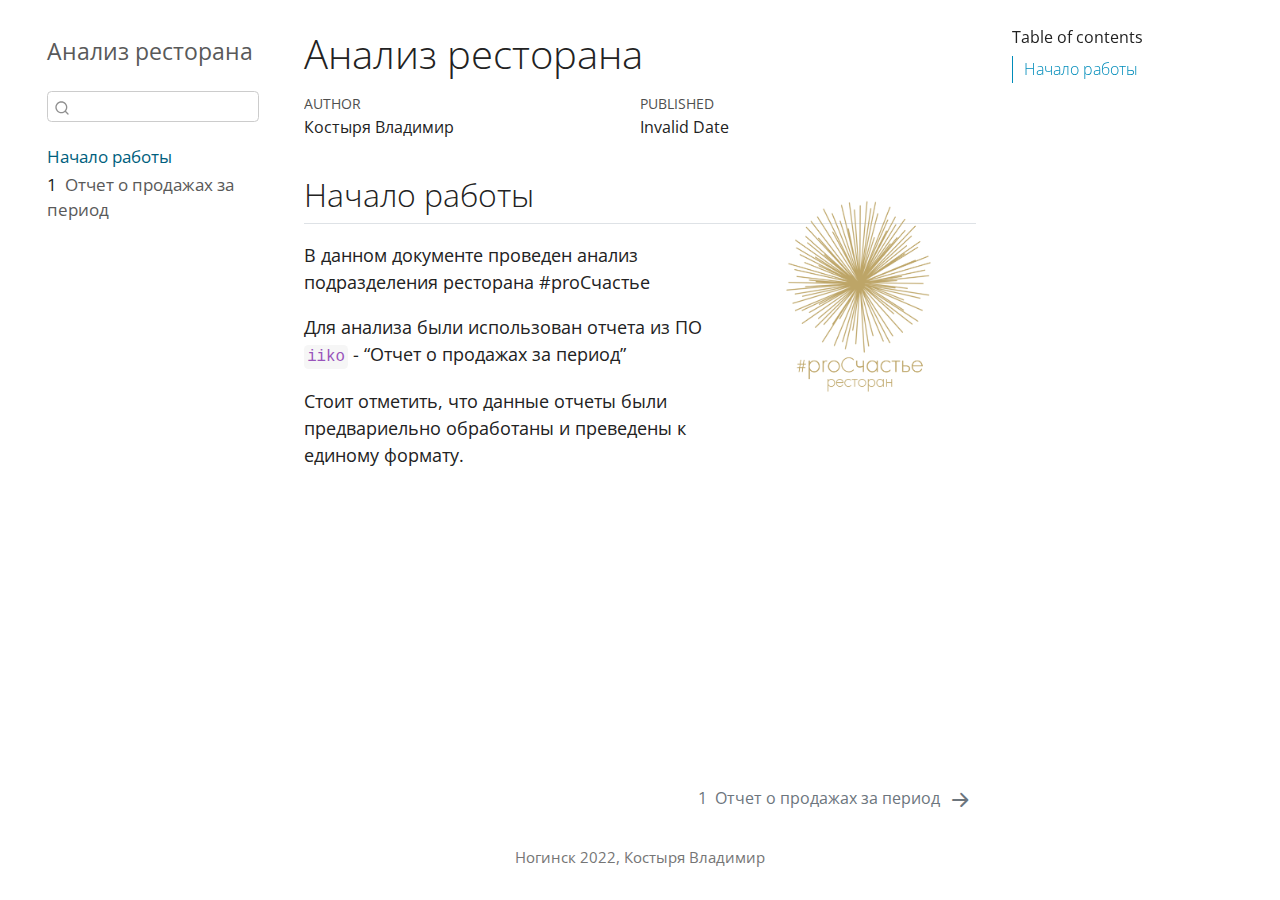
==== docs/index.html @ 7ed4dfcd "25/11/2022" ====
<!DOCTYPE html>
<html xmlns="http://www.w3.org/1999/xhtml" lang="en" xml:lang="en"><head>

<meta charset="utf-8">
<meta name="generator" content="quarto-1.1.179">

<meta name="viewport" content="width=device-width, initial-scale=1.0, user-scalable=yes">

<meta name="author" content="Костыря Владимир">

<title>Анализ ресторана</title>
<style>
code{white-space: pre-wrap;}
span.smallcaps{font-variant: small-caps;}
div.columns{display: flex; gap: min(4vw, 1.5em);}
div.column{flex: auto; overflow-x: auto;}
div.hanging-indent{margin-left: 1.5em; text-indent: -1.5em;}
ul.task-list{list-style: none;}
ul.task-list li input[type="checkbox"] {
  width: 0.8em;
  margin: 0 0.8em 0.2em -1.6em;
  vertical-align: middle;
}
</style>


<script src="site_libs/quarto-nav/quarto-nav.js"></script>
<script src="site_libs/quarto-nav/headroom.min.js"></script>
<script src="site_libs/clipboard/clipboard.min.js"></script>
<script src="site_libs/quarto-search/autocomplete.umd.js"></script>
<script src="site_libs/quarto-search/fuse.min.js"></script>
<script src="site_libs/quarto-search/quarto-search.js"></script>
<meta name="quarto:offset" content="./">
<link href="./intro.html" rel="next">
<script src="site_libs/quarto-html/quarto.js"></script>
<script src="site_libs/quarto-html/popper.min.js"></script>
<script src="site_libs/quarto-html/tippy.umd.min.js"></script>
<script src="site_libs/quarto-html/anchor.min.js"></script>
<link href="site_libs/quarto-html/tippy.css" rel="stylesheet">
<link href="site_libs/quarto-html/quarto-syntax-highlighting.css" rel="stylesheet" id="quarto-text-highlighting-styles">
<script src="site_libs/bootstrap/bootstrap.min.js"></script>
<link href="site_libs/bootstrap/bootstrap-icons.css" rel="stylesheet">
<link href="site_libs/bootstrap/bootstrap.min.css" rel="stylesheet" id="quarto-bootstrap" data-mode="light">
<script id="quarto-search-options" type="application/json">{
  "location": "sidebar",
  "copy-button": false,
  "collapse-after": 3,
  "panel-placement": "start",
  "type": "textbox",
  "limit": 20,
  "language": {
    "search-no-results-text": "No results",
    "search-matching-documents-text": "matching documents",
    "search-copy-link-title": "Copy link to search",
    "search-hide-matches-text": "Hide additional matches",
    "search-more-match-text": "more match in this document",
    "search-more-matches-text": "more matches in this document",
    "search-clear-button-title": "Clear",
    "search-detached-cancel-button-title": "Cancel",
    "search-submit-button-title": "Submit"
  }
}</script>


</head>

<body class="nav-sidebar floating">

<div id="quarto-search-results"></div>
  <header id="quarto-header" class="headroom fixed-top">
  <nav class="quarto-secondary-nav" data-bs-toggle="collapse" data-bs-target="#quarto-sidebar" aria-controls="quarto-sidebar" aria-expanded="false" aria-label="Toggle sidebar navigation" onclick="if (window.quartoToggleHeadroom) { window.quartoToggleHeadroom(); }">
    <div class="container-fluid d-flex justify-content-between">
      <h1 class="quarto-secondary-nav-title">Анализ ресторана</h1>
      <button type="button" class="quarto-btn-toggle btn" aria-label="Show secondary navigation">
        <i class="bi bi-chevron-right"></i>
      </button>
    </div>
  </nav>
</header>
<!-- content -->
<div id="quarto-content" class="quarto-container page-columns page-rows-contents page-layout-article">
<!-- sidebar -->
  <nav id="quarto-sidebar" class="sidebar collapse sidebar-navigation floating overflow-auto">
    <div class="pt-lg-2 mt-2 text-left sidebar-header">
    <div class="sidebar-title mb-0 py-0">
      <a href="./">Анализ ресторана</a> 
    </div>
      </div>
      <div class="mt-2 flex-shrink-0 align-items-center">
        <div class="sidebar-search">
        <div id="quarto-search" class="" title="Search"></div>
        </div>
      </div>
    <div class="sidebar-menu-container"> 
    <ul class="list-unstyled mt-1">
        <li class="sidebar-item">
  <div class="sidebar-item-container"> 
  <a href="./index.html" class="sidebar-item-text sidebar-link active">Начало работы</a>
  </div>
</li>
        <li class="sidebar-item">
  <div class="sidebar-item-container"> 
  <a href="./intro.html" class="sidebar-item-text sidebar-link"><span class="chapter-number">1</span>&nbsp; <span class="chapter-title">Отчет о продажах за период</span></a>
  </div>
</li>
    </ul>
    </div>
</nav>
<!-- margin-sidebar -->
    <div id="quarto-margin-sidebar" class="sidebar margin-sidebar">
        <nav id="TOC" role="doc-toc" class="toc-active">
    <h2 id="toc-title">Table of contents</h2>
   
  <ul>
  <li><a href="#начало-работы" id="toc-начало-работы" class="nav-link active" data-scroll-target="#начало-работы">Начало работы</a></li>
  </ul>
</nav>
    </div>
<!-- main -->
<main class="content" id="quarto-document-content">

<header id="title-block-header" class="quarto-title-block default">
<div class="quarto-title">
<h1 class="title d-none d-lg-block">Анализ ресторана</h1>
</div>



<div class="quarto-title-meta">

    <div>
    <div class="quarto-title-meta-heading">Author</div>
    <div class="quarto-title-meta-contents">
             <p>Костыря Владимир </p>
          </div>
  </div>
    
    <div>
    <div class="quarto-title-meta-heading">Published</div>
    <div class="quarto-title-meta-contents">
      <p class="date">Invalid Date</p>
    </div>
  </div>
    
  </div>
  

</header>


<section id="начало-работы" class="level2 unnumbered">
<p><img src="rest.png" title="Анализ ресторана" class="quarto-cover-image img-fluid"></p><h2 class="unnumbered anchored" data-anchor-id="начало-работы">Начало работы</h2>
<p>В данном документе проведен анализ подразделения ресторана #proСчастье</p>
<p>Для анализа были использован отчета из ПО <code>iiko</code> - “Отчет о продажах за период”</p>
<p>Стоит отметить, что данные отчеты были предвариельно обработаны и преведены к единому формату.</p>


</section>

</main> <!-- /main -->
<script id="quarto-html-after-body" type="application/javascript">
window.document.addEventListener("DOMContentLoaded", function (event) {
  const toggleBodyColorMode = (bsSheetEl) => {
    const mode = bsSheetEl.getAttribute("data-mode");
    const bodyEl = window.document.querySelector("body");
    if (mode === "dark") {
      bodyEl.classList.add("quarto-dark");
      bodyEl.classList.remove("quarto-light");
    } else {
      bodyEl.classList.add("quarto-light");
      bodyEl.classList.remove("quarto-dark");
    }
  }
  const toggleBodyColorPrimary = () => {
    const bsSheetEl = window.document.querySelector("link#quarto-bootstrap");
    if (bsSheetEl) {
      toggleBodyColorMode(bsSheetEl);
    }
  }
  toggleBodyColorPrimary();  
  const icon = "";
  const anchorJS = new window.AnchorJS();
  anchorJS.options = {
    placement: 'right',
    icon: icon
  };
  anchorJS.add('.anchored');
  const clipboard = new window.ClipboardJS('.code-copy-button', {
    target: function(trigger) {
      return trigger.previousElementSibling;
    }
  });
  clipboard.on('success', function(e) {
    // button target
    const button = e.trigger;
    // don't keep focus
    button.blur();
    // flash "checked"
    button.classList.add('code-copy-button-checked');
    var currentTitle = button.getAttribute("title");
    button.setAttribute("title", "Copied!");
    setTimeout(function() {
      button.setAttribute("title", currentTitle);
      button.classList.remove('code-copy-button-checked');
    }, 1000);
    // clear code selection
    e.clearSelection();
  });
  function tippyHover(el, contentFn) {
    const config = {
      allowHTML: true,
      content: contentFn,
      maxWidth: 500,
      delay: 100,
      arrow: false,
      appendTo: function(el) {
          return el.parentElement;
      },
      interactive: true,
      interactiveBorder: 10,
      theme: 'quarto',
      placement: 'bottom-start'
    };
    window.tippy(el, config); 
  }
  const noterefs = window.document.querySelectorAll('a[role="doc-noteref"]');
  for (var i=0; i<noterefs.length; i++) {
    const ref = noterefs[i];
    tippyHover(ref, function() {
      // use id or data attribute instead here
      let href = ref.getAttribute('data-footnote-href') || ref.getAttribute('href');
      try { href = new URL(href).hash; } catch {}
      const id = href.replace(/^#\/?/, "");
      const note = window.document.getElementById(id);
      return note.innerHTML;
    });
  }
  var bibliorefs = window.document.querySelectorAll('a[role="doc-biblioref"]');
  for (var i=0; i<bibliorefs.length; i++) {
    const ref = bibliorefs[i];
    const cites = ref.parentNode.getAttribute('data-cites').split(' ');
    tippyHover(ref, function() {
      var popup = window.document.createElement('div');
      cites.forEach(function(cite) {
        var citeDiv = window.document.createElement('div');
        citeDiv.classList.add('hanging-indent');
        citeDiv.classList.add('csl-entry');
        var biblioDiv = window.document.getElementById('ref-' + cite);
        if (biblioDiv) {
          citeDiv.innerHTML = biblioDiv.innerHTML;
        }
        popup.appendChild(citeDiv);
      });
      return popup.innerHTML;
    });
  }
});
</script>
<nav class="page-navigation">
  <div class="nav-page nav-page-previous">
  </div>
  <div class="nav-page nav-page-next">
      <a href="./intro.html" class="pagination-link">
        <span class="nav-page-text"><span class="chapter-number">1</span>&nbsp; <span class="chapter-title">Отчет о продажах за период</span></span> <i class="bi bi-arrow-right-short"></i>
      </a>
  </div>
</nav>
</div> <!-- /content -->
<footer class="footer">
  <div class="nav-footer">
      <div class="nav-footer-center">Ногинск 2022, Костыря Владимир</div>
  </div>
</footer>



</body></html>
---- docs/site_libs/quarto-html/tippy.css ----
.tippy-box[data-animation=fade][data-state=hidden]{opacity:0}[data-tippy-root]{max-width:calc(100vw - 10px)}.tippy-box{position:relative;background-color:#333;color:#fff;border-radius:4px;font-size:14px;line-height:1.4;white-space:normal;outline:0;transition-property:transform,visibility,opacity}.tippy-box[data-placement^=top]>.tippy-arrow{bottom:0}.tippy-box[data-placement^=top]>.tippy-arrow:before{bottom:-7px;left:0;border-width:8px 8px 0;border-top-color:initial;transform-origin:center top}.tippy-box[data-placement^=bottom]>.tippy-arrow{top:0}.tippy-box[data-placement^=bottom]>.tippy-arrow:before{top:-7px;left:0;border-width:0 8px 8px;border-bottom-color:initial;transform-origin:center bottom}.tippy-box[data-placement^=left]>.tippy-arrow{right:0}.tippy-box[data-placement^=left]>.tippy-arrow:before{border-width:8px 0 8px 8px;border-left-color:initial;right:-7px;transform-origin:center left}.tippy-box[data-placement^=right]>.tippy-arrow{left:0}.tippy-box[data-placement^=right]>.tippy-arrow:before{left:-7px;border-width:8px 8px 8px 0;border-right-color:initial;transform-origin:center right}.tippy-box[data-inertia][data-state=visible]{transition-timing-function:cubic-bezier(.54,1.5,.38,1.11)}.tippy-arrow{width:16px;height:16px;color:#333}.tippy-arrow:before{content:"";position:absolute;border-color:transparent;border-style:solid}.tippy-content{position:relative;padding:5px 9px;z-index:1}
---- docs/site_libs/quarto-html/quarto-syntax-highlighting.css ----
/* quarto syntax highlight colors */
:root {
  --quarto-hl-ot-color: #003B4F;
  --quarto-hl-at-color: #657422;
  --quarto-hl-ss-color: #20794D;
  --quarto-hl-an-color: #5E5E5E;
  --quarto-hl-fu-color: #4758AB;
  --quarto-hl-st-color: #20794D;
  --quarto-hl-cf-color: #003B4F;
  --quarto-hl-op-color: #5E5E5E;
  --quarto-hl-er-color: #AD0000;
  --quarto-hl-bn-color: #AD0000;
  --quarto-hl-al-color: #AD0000;
  --quarto-hl-va-color: #111111;
  --quarto-hl-bu-color: inherit;
  --quarto-hl-ex-color: inherit;
  --quarto-hl-pp-color: #AD0000;
  --quarto-hl-in-color: #5E5E5E;
  --quarto-hl-vs-color: #20794D;
  --quarto-hl-wa-color: #5E5E5E;
  --quarto-hl-do-color: #5E5E5E;
  --quarto-hl-im-color: #00769E;
  --quarto-hl-ch-color: #20794D;
  --quarto-hl-dt-color: #AD0000;
  --quarto-hl-fl-color: #AD0000;
  --quarto-hl-co-color: #5E5E5E;
  --quarto-hl-cv-color: #5E5E5E;
  --quarto-hl-cn-color: #8f5902;
  --quarto-hl-sc-color: #5E5E5E;
  --quarto-hl-dv-color: #AD0000;
  --quarto-hl-kw-color: #003B4F;
}

/* other quarto variables */
:root {
  --quarto-font-monospace: SFMono-Regular, Menlo, Monaco, Consolas, "Liberation Mono", "Courier New", monospace;
}

pre > code.sourceCode > span {
  color: #003B4F;
}

code span {
  color: #003B4F;
}

code.sourceCode > span {
  color: #003B4F;
}

div.sourceCode,
div.sourceCode pre.sourceCode {
  color: #003B4F;
}

code span.ot {
  color: #003B4F;
}

code span.at {
  color: #657422;
}

code span.ss {
  color: #20794D;
}

code span.an {
  color: #5E5E5E;
}

code span.fu {
  color: #4758AB;
}

code span.st {
  color: #20794D;
}

code span.cf {
  color: #003B4F;
}

code span.op {
  color: #5E5E5E;
}

code span.er {
  color: #AD0000;
}

code span.bn {
  color: #AD0000;
}

code span.al {
  color: #AD0000;
}

code span.va {
  color: #111111;
}

code span.pp {
  color: #AD0000;
}

code span.in {
  color: #5E5E5E;
}

code span.vs {
  color: #20794D;
}

code span.wa {
  color: #5E5E5E;
  font-style: italic;
}

code span.do {
  color: #5E5E5E;
  font-style: italic;
}

code span.im {
  color: #00769E;
}

code span.ch {
  color: #20794D;
}

code span.dt {
  color: #AD0000;
}

code span.fl {
  color: #AD0000;
}

code span.co {
  color: #5E5E5E;
}

code span.cv {
  color: #5E5E5E;
  font-style: italic;
}

code span.cn {
  color: #8f5902;
}

code span.sc {
  color: #5E5E5E;
}

code span.dv {
  color: #AD0000;
}

code span.kw {
  color: #003B4F;
}

.prevent-inlining {
  content: "</";
}

/*# sourceMappingURL=debc5d5d77c3f9108843748ff7464032.css.map */
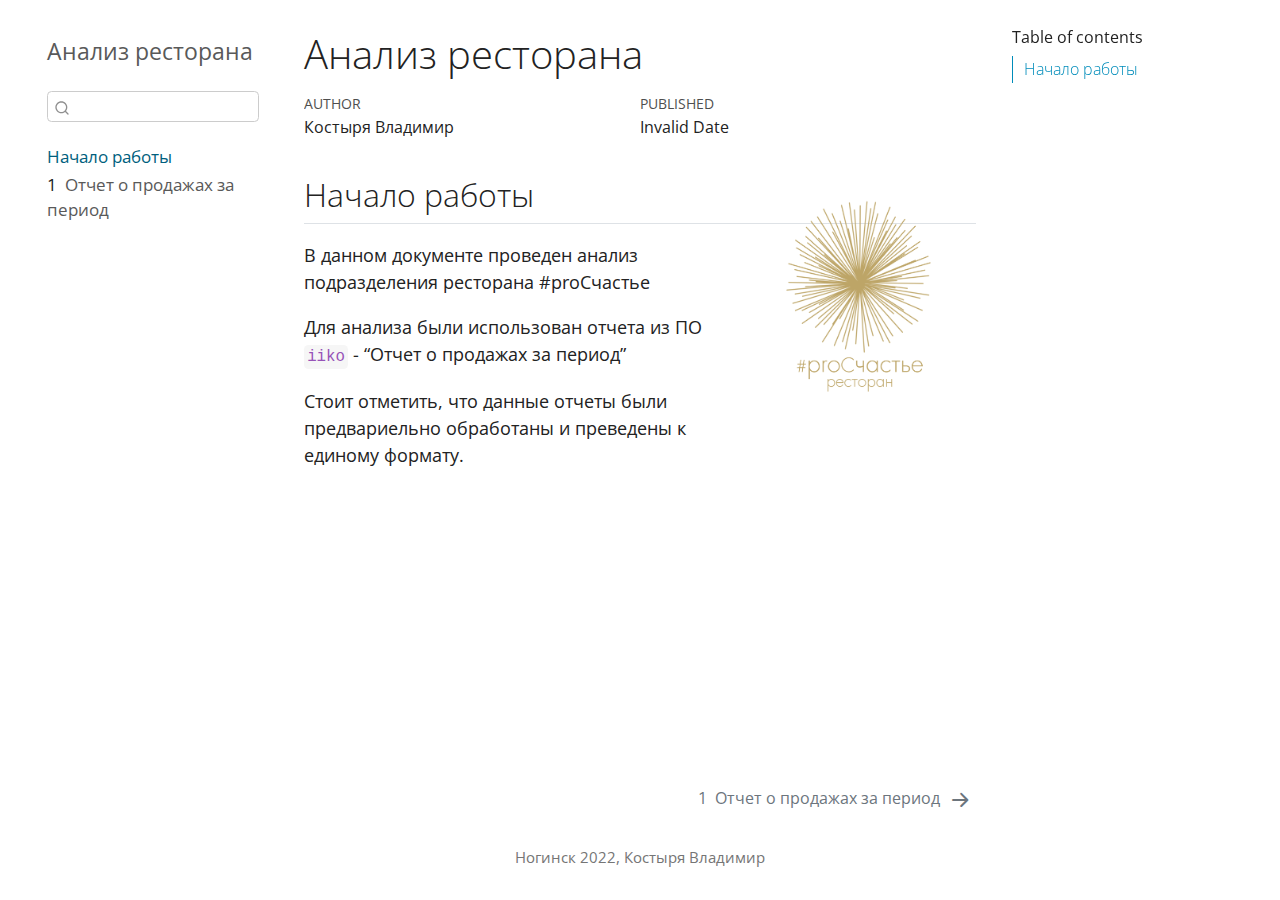
==== commit cf180ee1: "28/11/2022" ====
--- a/docs/index.html
+++ b/docs/index.html
@@ -2,7 +2,7 @@
 <html xmlns="http://www.w3.org/1999/xhtml" lang="en" xml:lang="en"><head>
 
 <meta charset="utf-8">
-<meta name="generator" content="quarto-1.1.179">
+<meta name="generator" content="quarto-1.2.269">
 
 <meta name="viewport" content="width=device-width, initial-scale=1.0, user-scalable=yes">
 
@@ -141,6 +141,7 @@
       <p class="date">Invalid Date</p>
     </div>
   </div>
+  
     
   </div>
   
@@ -199,7 +200,24 @@
     button.classList.add('code-copy-button-checked');
     var currentTitle = button.getAttribute("title");
     button.setAttribute("title", "Copied!");
+    let tooltip;
+    if (window.bootstrap) {
+      button.setAttribute("data-bs-toggle", "tooltip");
+      button.setAttribute("data-bs-placement", "left");
+      button.setAttribute("data-bs-title", "Copied!");
+      tooltip = new bootstrap.Tooltip(button, 
+        { trigger: "manual", 
+          customClass: "code-copy-button-tooltip",
+          offset: [0, -8]});
+      tooltip.show();    
+    }
     setTimeout(function() {
+      if (tooltip) {
+        tooltip.hide();
+        button.removeAttribute("data-bs-title");
+        button.removeAttribute("data-bs-toggle");
+        button.removeAttribute("data-bs-placement");
+      }
       button.setAttribute("title", currentTitle);
       button.classList.remove('code-copy-button-checked');
     }, 1000);
@@ -235,24 +253,42 @@
       return note.innerHTML;
     });
   }
+  const findCites = (el) => {
+    const parentEl = el.parentElement;
+    if (parentEl) {
+      const cites = parentEl.dataset.cites;
+      if (cites) {
+        return {
+          el,
+          cites: cites.split(' ')
+        };
+      } else {
+        return findCites(el.parentElement)
+      }
+    } else {
+      return undefined;
+    }
+  };
   var bibliorefs = window.document.querySelectorAll('a[role="doc-biblioref"]');
   for (var i=0; i<bibliorefs.length; i++) {
     const ref = bibliorefs[i];
-    const cites = ref.parentNode.getAttribute('data-cites').split(' ');
-    tippyHover(ref, function() {
-      var popup = window.document.createElement('div');
-      cites.forEach(function(cite) {
-        var citeDiv = window.document.createElement('div');
-        citeDiv.classList.add('hanging-indent');
-        citeDiv.classList.add('csl-entry');
-        var biblioDiv = window.document.getElementById('ref-' + cite);
-        if (biblioDiv) {
-          citeDiv.innerHTML = biblioDiv.innerHTML;
-        }
-        popup.appendChild(citeDiv);
+    const citeInfo = findCites(ref);
+    if (citeInfo) {
+      tippyHover(citeInfo.el, function() {
+        var popup = window.document.createElement('div');
+        citeInfo.cites.forEach(function(cite) {
+          var citeDiv = window.document.createElement('div');
+          citeDiv.classList.add('hanging-indent');
+          citeDiv.classList.add('csl-entry');
+          var biblioDiv = window.document.getElementById('ref-' + cite);
+          if (biblioDiv) {
+            citeDiv.innerHTML = biblioDiv.innerHTML;
+          }
+          popup.appendChild(citeDiv);
+        });
+        return popup.innerHTML;
       });
-      return popup.innerHTML;
-    });
+    }
   }
 });
 </script>
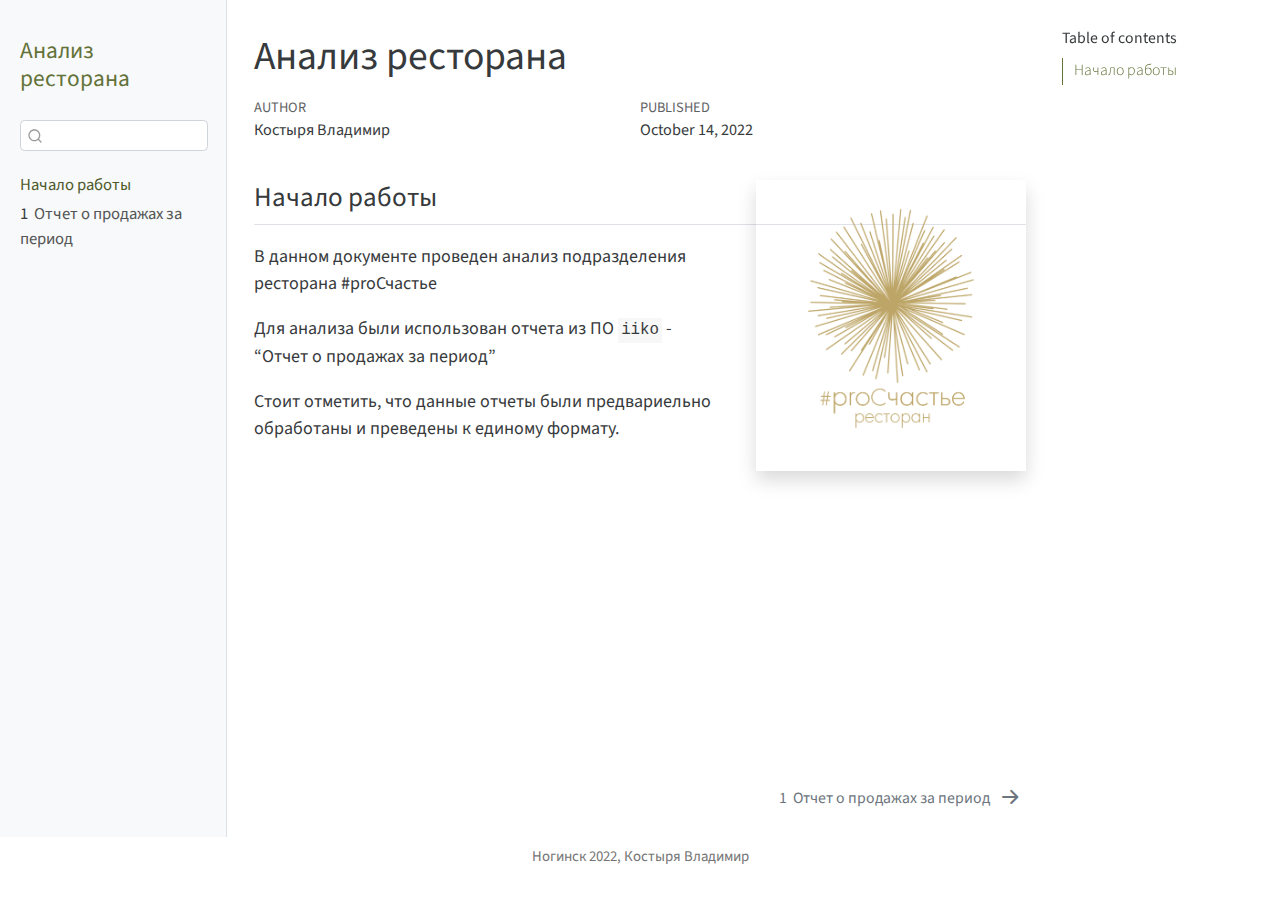
==== commit e1832f32: "14/02/2023" ====
--- a/docs/index.html
+++ b/docs/index.html
@@ -7,6 +7,7 @@
 <meta name="viewport" content="width=device-width, initial-scale=1.0, user-scalable=yes">
 
 <meta name="author" content="Костыря Владимир">
+<meta name="dcterms.date" content="2022-10-14">
 
 <title>Анализ ресторана</title>
 <style>
@@ -64,7 +65,7 @@
 
 </head>
 
-<body class="nav-sidebar floating">
+<body class="nav-sidebar docked">
 
 <div id="quarto-search-results"></div>
   <header id="quarto-header" class="headroom fixed-top">
@@ -80,7 +81,7 @@
 <!-- content -->
 <div id="quarto-content" class="quarto-container page-columns page-rows-contents page-layout-article">
 <!-- sidebar -->
-  <nav id="quarto-sidebar" class="sidebar collapse sidebar-navigation floating overflow-auto">
+  <nav id="quarto-sidebar" class="sidebar collapse sidebar-navigation docked overflow-auto">
     <div class="pt-lg-2 mt-2 text-left sidebar-header">
     <div class="sidebar-title mb-0 py-0">
       <a href="./">Анализ ресторана</a> 
@@ -138,7 +139,7 @@
     <div>
     <div class="quarto-title-meta-heading">Published</div>
     <div class="quarto-title-meta-contents">
-      <p class="date">Invalid Date</p>
+      <p class="date">October 14, 2022</p>
     </div>
   </div>
   
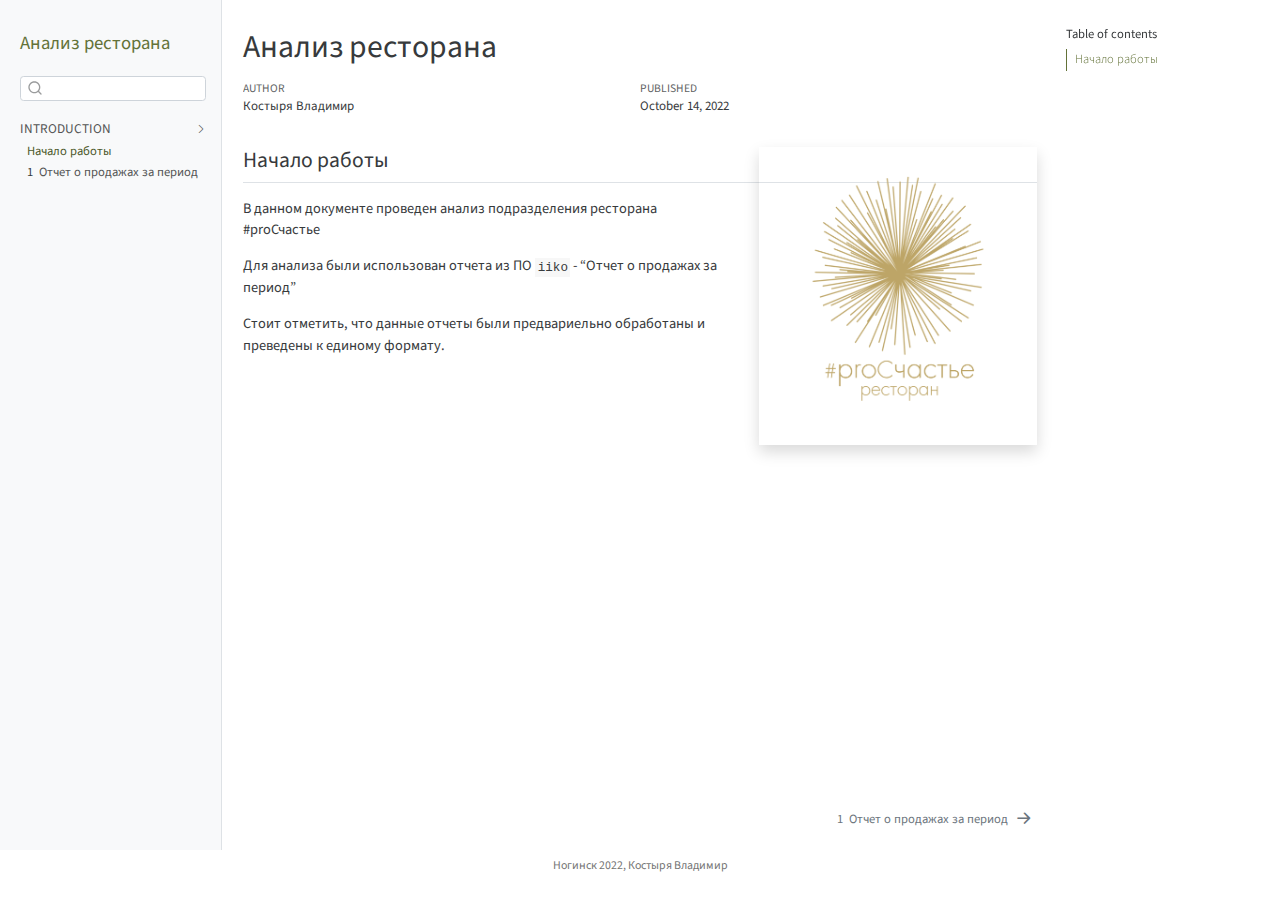
==== commit 5dd3a5d4: "15/02/2023" ====
--- a/docs/index.html
+++ b/docs/index.html
@@ -94,16 +94,26 @@
       </div>
     <div class="sidebar-menu-container"> 
     <ul class="list-unstyled mt-1">
-        <li class="sidebar-item">
+        <li class="sidebar-item sidebar-item-section">
+      <div class="sidebar-item-container"> 
+            <a class="sidebar-item-text sidebar-link text-start" data-bs-toggle="collapse" data-bs-target="#quarto-sidebar-section-1" aria-expanded="true">INTRODUCTION</a>
+          <a class="sidebar-item-toggle text-start" data-bs-toggle="collapse" data-bs-target="#quarto-sidebar-section-1" aria-expanded="true">
+            <i class="bi bi-chevron-right ms-2"></i>
+          </a> 
+      </div>
+      <ul id="quarto-sidebar-section-1" class="collapse list-unstyled sidebar-section depth1 show">  
+          <li class="sidebar-item">
   <div class="sidebar-item-container"> 
   <a href="./index.html" class="sidebar-item-text sidebar-link active">Начало работы</a>
   </div>
 </li>
-        <li class="sidebar-item">
+          <li class="sidebar-item">
   <div class="sidebar-item-container"> 
   <a href="./intro.html" class="sidebar-item-text sidebar-link"><span class="chapter-number">1</span>&nbsp; <span class="chapter-title">Отчет о продажах за период</span></a>
   </div>
 </li>
+      </ul>
+  </li>
     </ul>
     </div>
 </nav>
